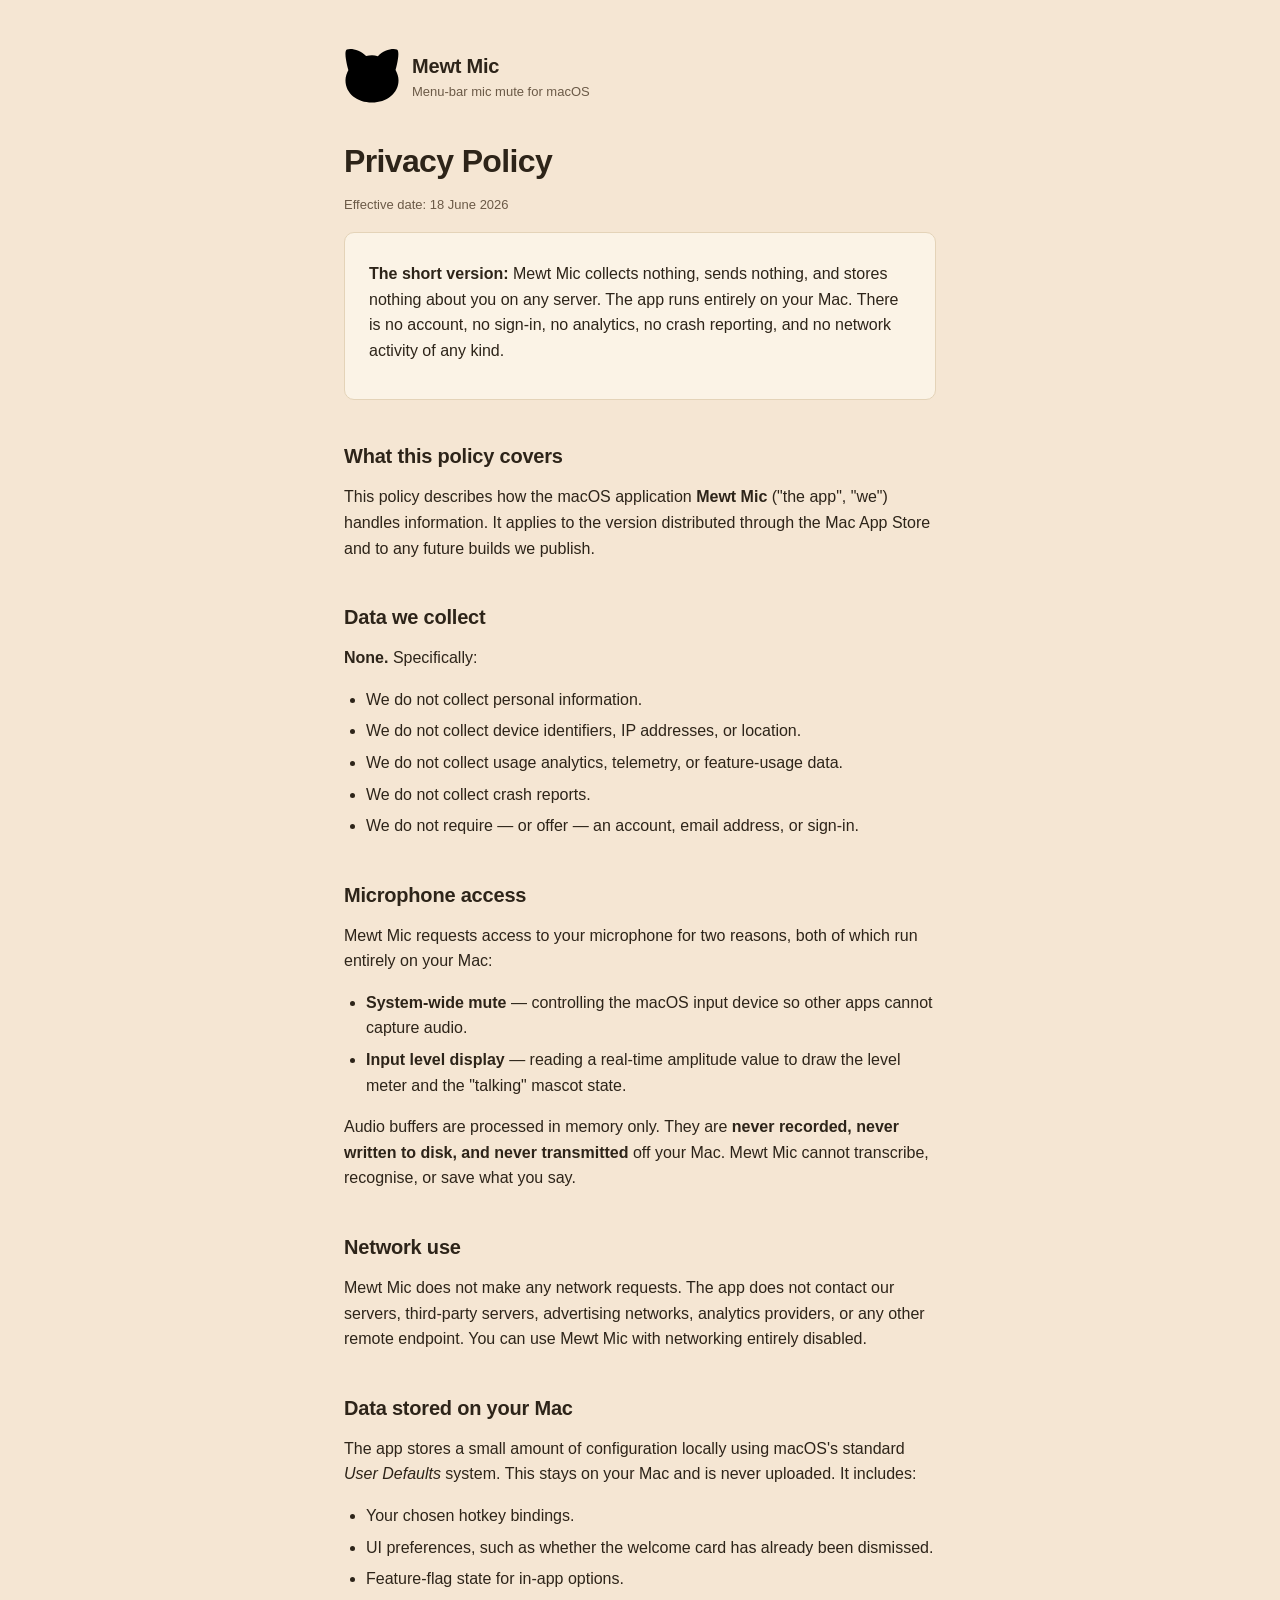
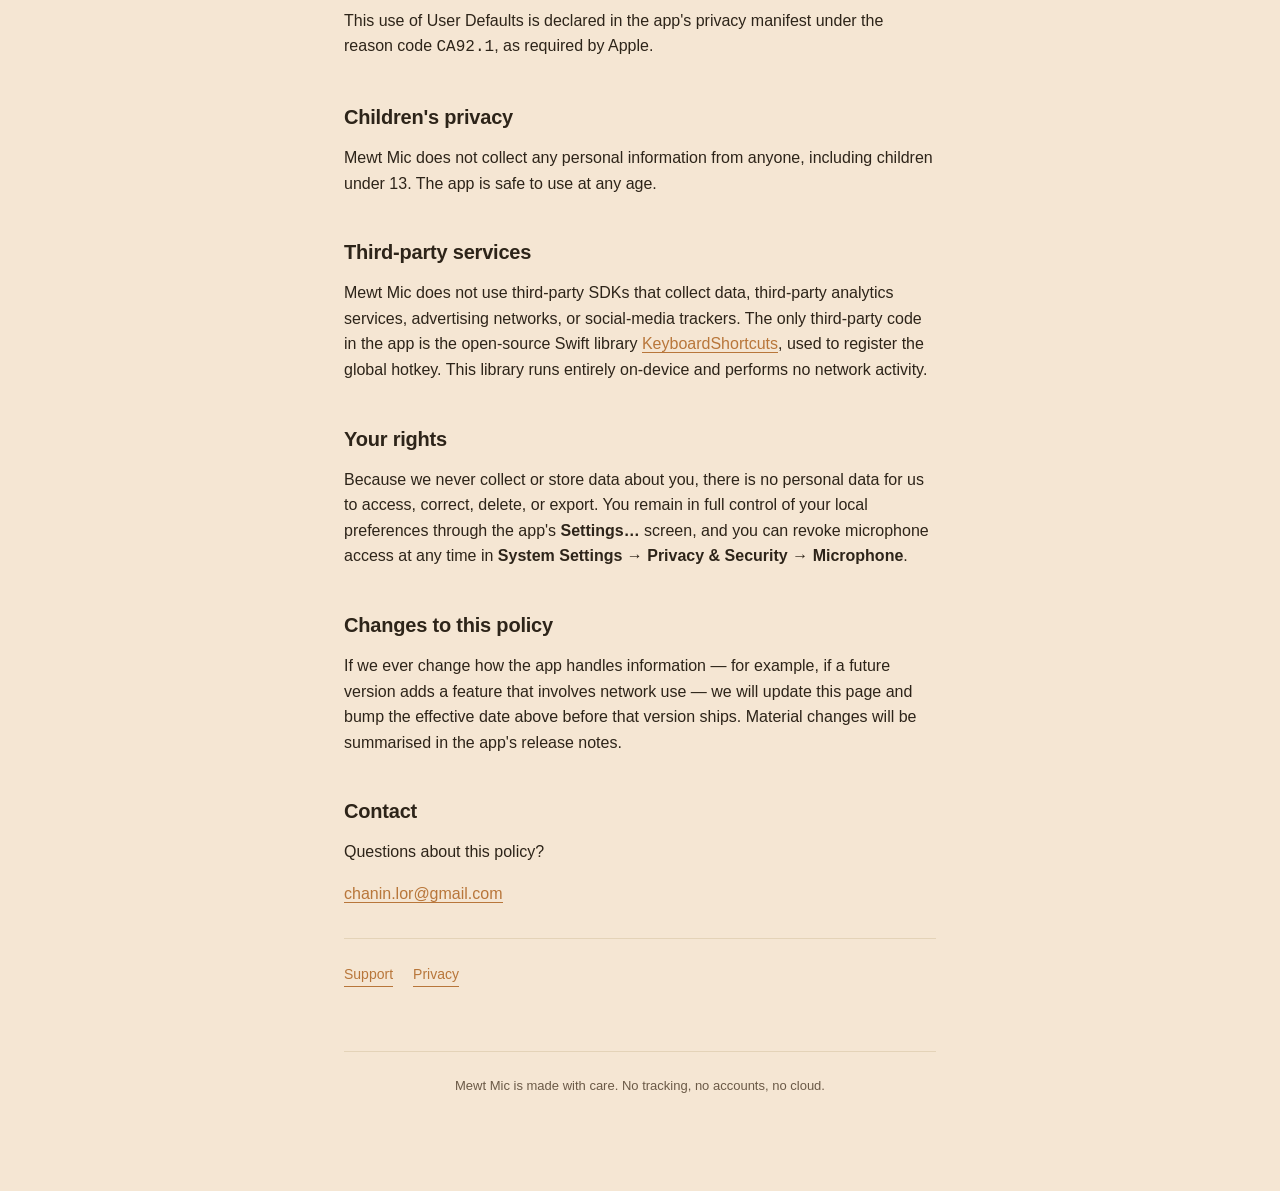
==== site/privacy.html @ 313ced48 "Add support and privacy static site" ====
<!doctype html>
<html lang="en">
  <head>
    <meta charset="utf-8" />
    <meta name="viewport" content="width=device-width, initial-scale=1" />
    <title>Mewt Mic — Privacy Policy</title>
    <meta
      name="description"
      content="Privacy policy for Mewt Mic. No data collection, no tracking, no network requests."
    />
    <link rel="icon" type="image/png" href="cat.svg" />
    <link rel="stylesheet" href="styles.css" />
  </head>
  <body>
    <main>
      <header>
        <img src="cat.svg" alt="Mewt mascot" />
        <div>
          <div class="title">Mewt Mic</div>
          <div class="subtitle">Menu-bar mic mute for macOS</div>
        </div>
      </header>

      <h1>Privacy Policy</h1>
      <p class="meta">Effective date: 18 June 2026</p>

      <div class="card">
        <p>
          <strong>The short version:</strong> Mewt Mic collects nothing, sends
          nothing, and stores nothing about you on any server. The app runs
          entirely on your Mac. There is no account, no sign-in, no analytics,
          no crash reporting, and no network activity of any kind.
        </p>
      </div>

      <h2>What this policy covers</h2>
      <p>
        This policy describes how the macOS application
        <strong>Mewt Mic</strong> ("the app", "we") handles information. It
        applies to the version distributed through the Mac App Store and to any
        future builds we publish.
      </p>

      <h2>Data we collect</h2>
      <p><strong>None.</strong> Specifically:</p>
      <ul>
        <li>We do not collect personal information.</li>
        <li>
          We do not collect device identifiers, IP addresses, or location.
        </li>
        <li>
          We do not collect usage analytics, telemetry, or feature-usage data.
        </li>
        <li>We do not collect crash reports.</li>
        <li>
          We do not require — or offer — an account, email address, or sign-in.
        </li>
      </ul>

      <h2>Microphone access</h2>
      <p>
        Mewt Mic requests access to your microphone for two reasons, both of
        which run entirely on your Mac:
      </p>
      <ul>
        <li>
          <strong>System-wide mute</strong> — controlling the macOS input device
          so other apps cannot capture audio.
        </li>
        <li>
          <strong>Input level display</strong> — reading a real-time amplitude
          value to draw the level meter and the "talking" mascot state.
        </li>
      </ul>
      <p>
        Audio buffers are processed in memory only. They are
        <strong
          >never recorded, never written to disk, and never transmitted</strong
        >
        off your Mac. Mewt Mic cannot transcribe, recognise, or save what you
        say.
      </p>

      <h2>Network use</h2>
      <p>
        Mewt Mic does not make any network requests. The app does not contact
        our servers, third-party servers, advertising networks, analytics
        providers, or any other remote endpoint. You can use Mewt Mic with
        networking entirely disabled.
      </p>

      <h2>Data stored on your Mac</h2>
      <p>
        The app stores a small amount of configuration locally using macOS's
        standard <em>User Defaults</em> system. This stays on your Mac and is
        never uploaded. It includes:
      </p>
      <ul>
        <li>Your chosen hotkey bindings.</li>
        <li>
          UI preferences, such as whether the welcome card has already been
          dismissed.
        </li>
        <li>Feature-flag state for in-app options.</li>
      </ul>
      <p>
        This use of User Defaults is declared in the app's privacy manifest
        under the reason code <code>CA92.1</code>, as required by Apple.
      </p>

      <h2>Children's privacy</h2>
      <p>
        Mewt Mic does not collect any personal information from anyone,
        including children under 13. The app is safe to use at any age.
      </p>

      <h2>Third-party services</h2>
      <p>
        Mewt Mic does not use third-party SDKs that collect data, third-party
        analytics services, advertising networks, or social-media trackers. The
        only third-party code in the app is the open-source Swift library
        <a
          href="https://github.com/sindresorhus/KeyboardShortcuts"
          rel="noopener"
          >KeyboardShortcuts</a
        >, used to register the global hotkey. This library runs entirely
        on-device and performs no network activity.
      </p>

      <h2>Your rights</h2>
      <p>
        Because we never collect or store data about you, there is no personal
        data for us to access, correct, delete, or export. You remain in full
        control of your local preferences through the app's
        <strong>Settings…</strong> screen, and you can revoke microphone access
        at any time in
        <strong>System Settings → Privacy &amp; Security → Microphone</strong>.
      </p>

      <h2>Changes to this policy</h2>
      <p>
        If we ever change how the app handles information — for example, if a
        future version adds a feature that involves network use — we will update
        this page and bump the effective date above before that version ships.
        Material changes will be summarised in the app's release notes.
      </p>

      <h2>Contact</h2>
      <p>Questions about this policy?</p>
      <p>
        <a href="mailto:chanin.lor@gmail.com">chanin.lor@gmail.com</a>
      </p>

      <nav>
        <a href="index.html">Support</a>
        <a href="privacy.html">Privacy</a>
      </nav>

      <footer>
        Mewt Mic is made with care. No tracking, no accounts, no cloud.
      </footer>
    </main>
  </body>
</html>
---- site/styles.css ----
:root {
  --bg: #f5e6d3;
  --surface: #fbf3e6;
  --ink: #2d2419;
  --ink-muted: #6b5a47;
  --accent: #b8763a;
  --border: #e4d3b8;
}

* {
  box-sizing: border-box;
}

html,
body {
  margin: 0;
  padding: 0;
  background: var(--bg);
  color: var(--ink);
  font-family:
    -apple-system, BlinkMacSystemFont, "SF Pro Text", "Helvetica Neue",
    sans-serif;
  font-size: 16px;
  line-height: 1.6;
  -webkit-font-smoothing: antialiased;
}

main {
  max-width: 640px;
  margin: 0 auto;
  padding: 48px 24px 96px;
}

header {
  display: flex;
  align-items: center;
  gap: 12px;
  margin-bottom: 8px;
}

header img {
  width: 56px;
  height: 56px;
  image-rendering: pixelated;
}

header .title {
  font-size: 20px;
  font-weight: 600;
  letter-spacing: -0.01em;
}

header .subtitle {
  font-size: 13px;
  color: var(--ink-muted);
}

h1 {
  font-size: 32px;
  font-weight: 700;
  letter-spacing: -0.02em;
  margin: 32px 0 8px;
}

h2 {
  font-size: 20px;
  font-weight: 600;
  margin: 40px 0 12px;
  letter-spacing: -0.01em;
}

h3 {
  font-size: 16px;
  font-weight: 600;
  margin: 24px 0 4px;
}

p,
ul,
ol {
  margin: 8px 0 16px;
}

ul,
ol {
  padding-left: 22px;
}

li {
  margin-bottom: 6px;
}

a {
  color: var(--accent);
  text-decoration: none;
  border-bottom: 1px solid currentColor;
}

a:hover {
  color: var(--ink);
}

kbd {
  background: var(--surface);
  border: 1px solid var(--border);
  border-radius: 4px;
  padding: 1px 6px;
  font-family: "SF Mono", Menlo, Monaco, monospace;
  font-size: 13px;
  color: var(--ink);
}

.card {
  background: var(--surface);
  border: 1px solid var(--border);
  border-radius: 10px;
  padding: 20px 24px;
  margin: 16px 0;
}

.meta {
  font-size: 13px;
  color: var(--ink-muted);
  margin-top: 4px;
}

nav {
  display: flex;
  gap: 20px;
  margin-top: 32px;
  padding-top: 24px;
  border-top: 1px solid var(--border);
  font-size: 14px;
}

footer {
  margin-top: 64px;
  padding-top: 24px;
  border-top: 1px solid var(--border);
  font-size: 13px;
  color: var(--ink-muted);
  text-align: center;
}
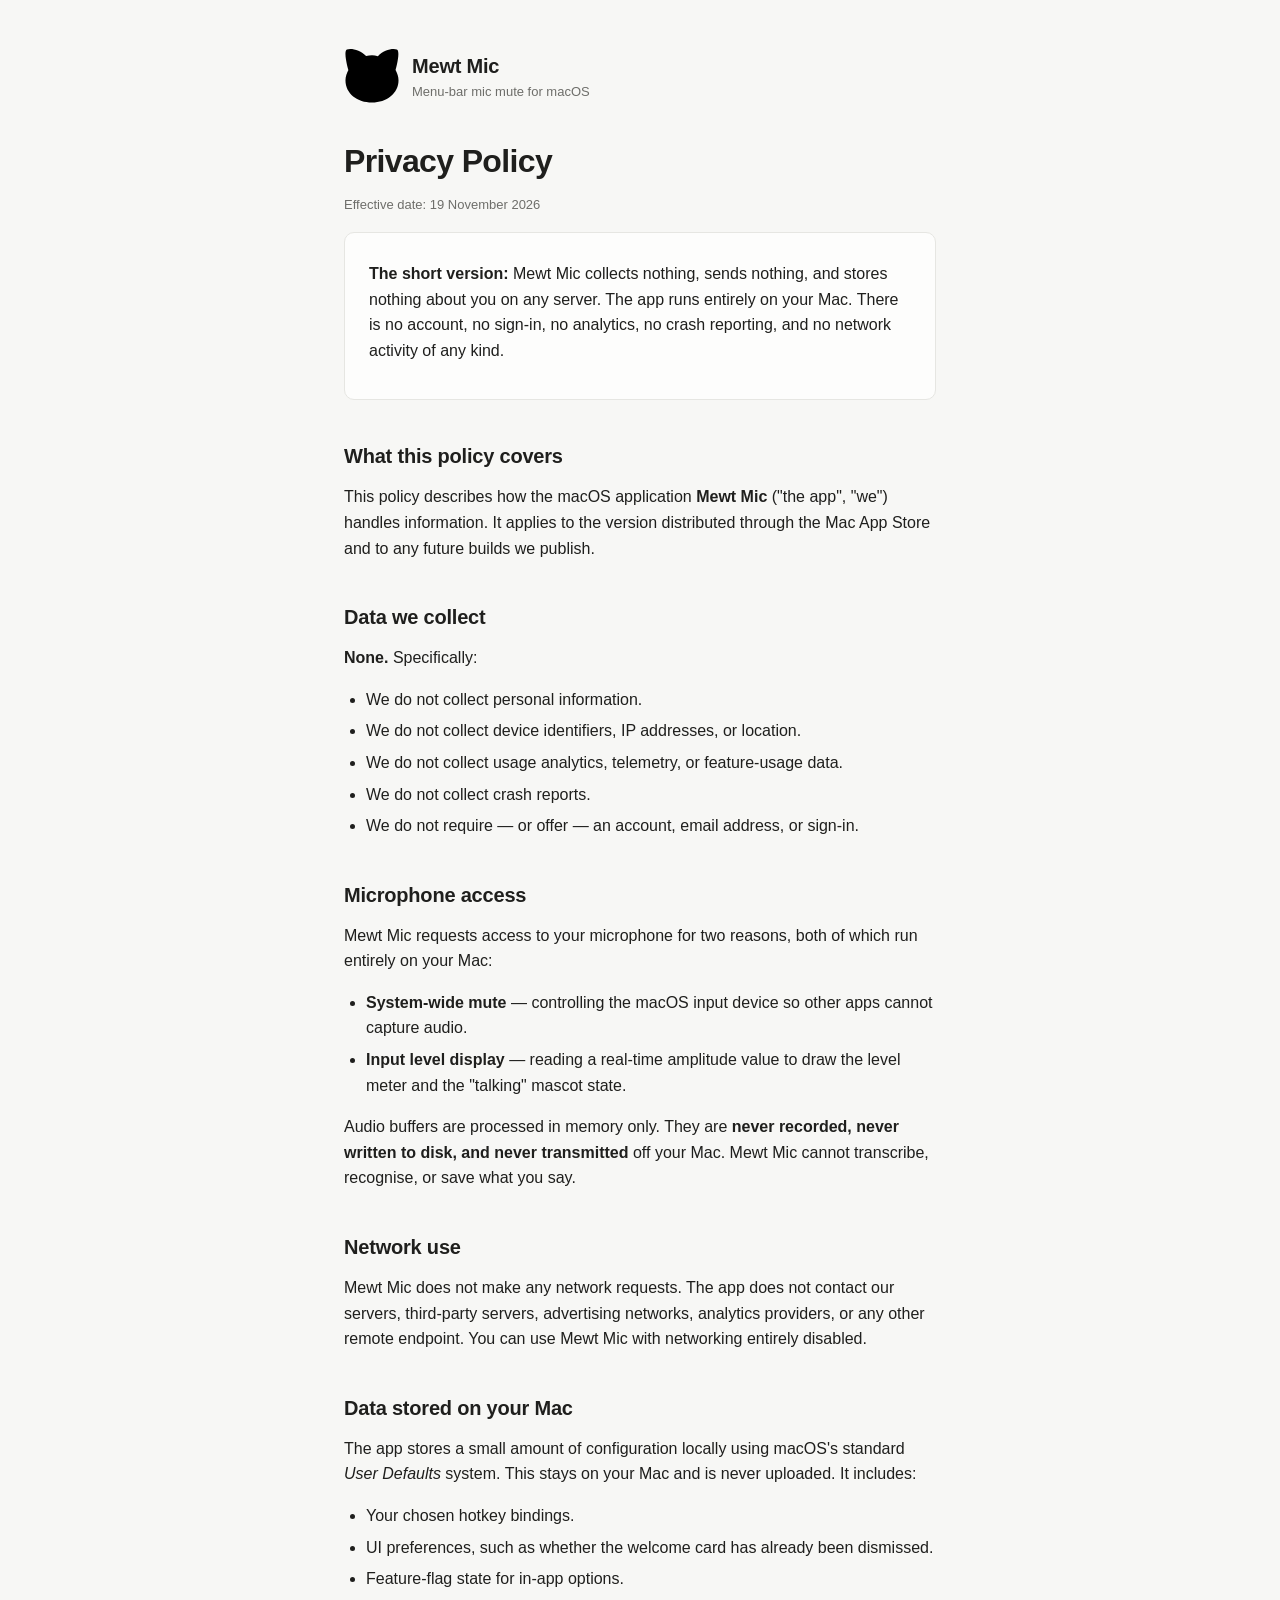
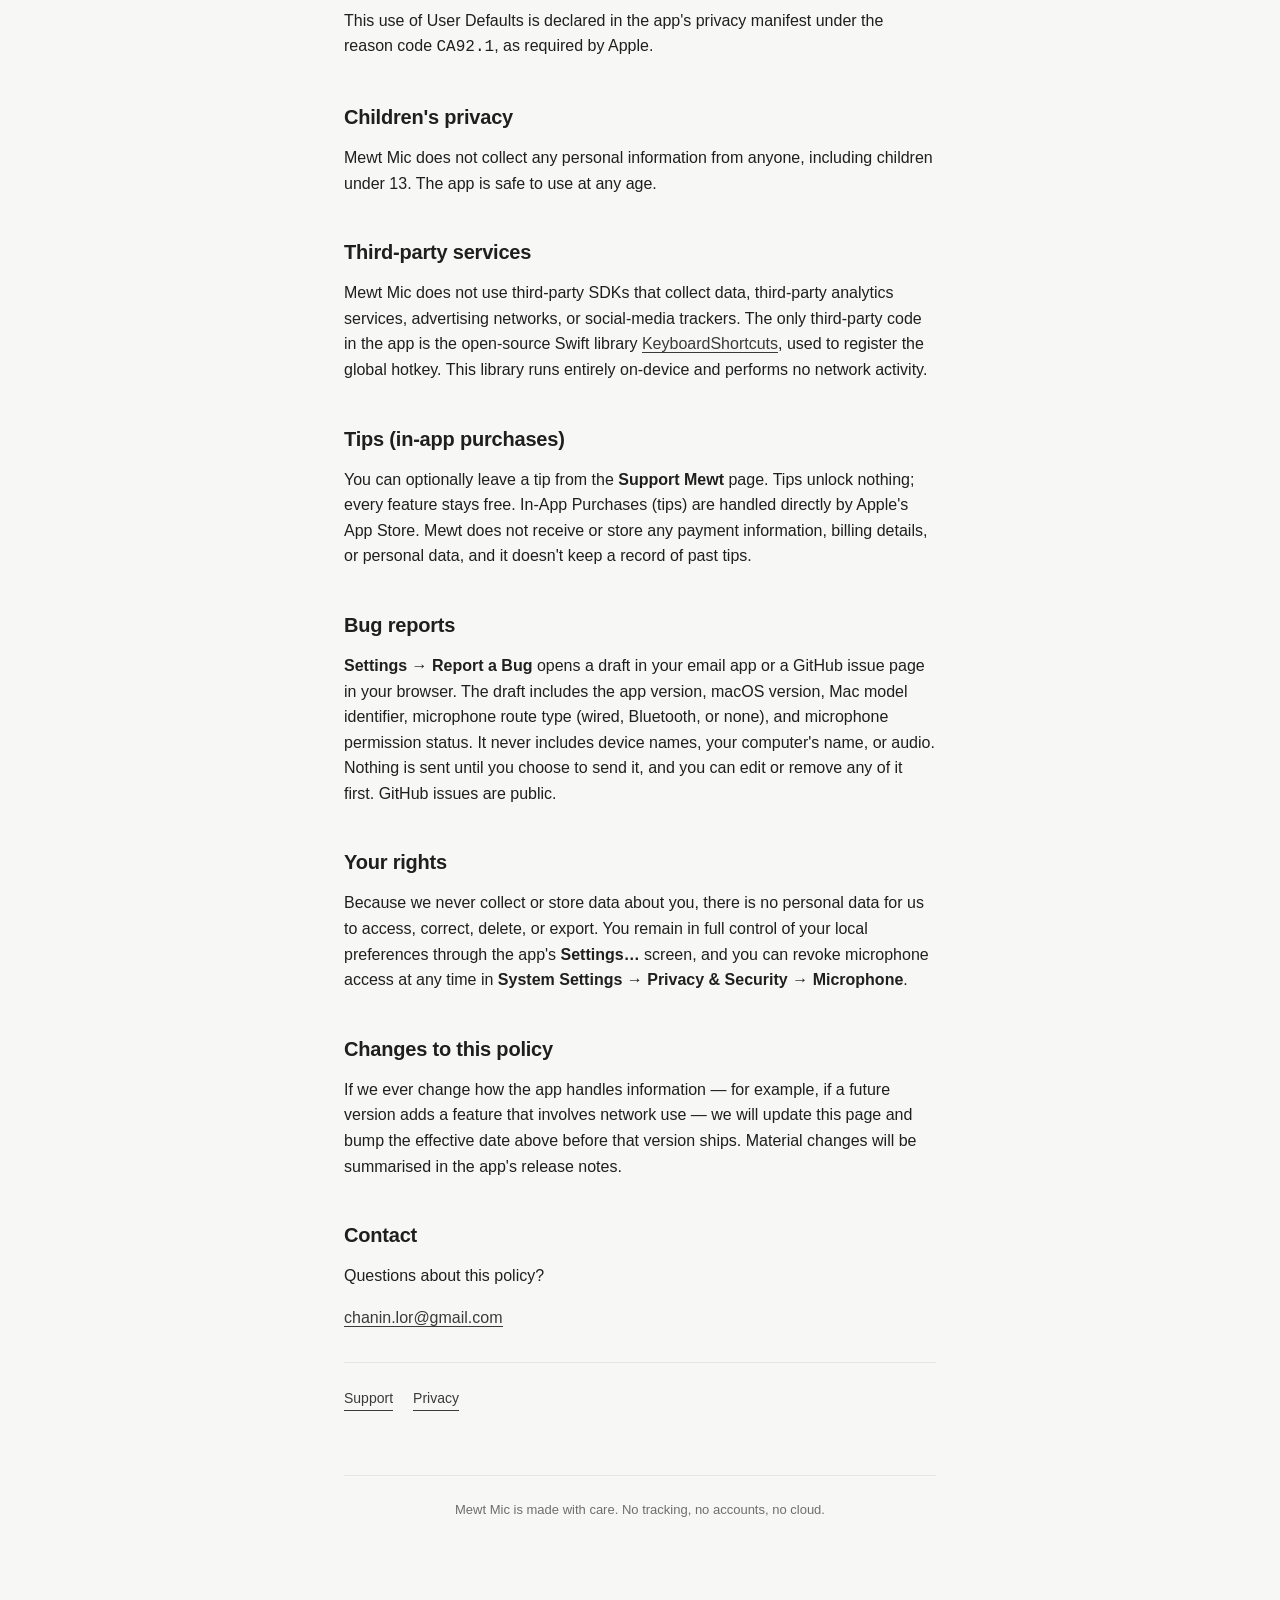
==== commit 69e6d055: "Report a Bug: sanitized diagnostics via mail draft or GitHub form AppDiagnostics builds app/OS versi" ====
--- a/site/privacy.html
+++ b/site/privacy.html
@@ -22,7 +22,7 @@
       </header>
 
       <h1>Privacy Policy</h1>
-      <p class="meta">Effective date: 18 June 2026</p>
+      <p class="meta">Effective date: 19 November 2026</p>
 
       <div class="card">
         <p>
@@ -127,6 +127,26 @@
         on-device and performs no network activity.
       </p>
 
+      <h2>Tips (in-app purchases)</h2>
+      <p>
+        You can optionally leave a tip from the <strong>Support Mewt</strong>
+        page. Tips unlock nothing; every feature stays free. In-App Purchases
+        (tips) are handled directly by Apple's App Store. Mewt does not
+        receive or store any payment information, billing details, or personal
+        data, and it doesn't keep a record of past tips.
+      </p>
+
+      <h2>Bug reports</h2>
+      <p>
+        <strong>Settings → Report a Bug</strong> opens a draft in your email
+        app or a GitHub issue page in your browser. The draft includes the app
+        version, macOS version, Mac model identifier, microphone route type
+        (wired, Bluetooth, or none), and microphone permission status. It
+        never includes device names, your computer's name, or audio. Nothing
+        is sent until you choose to send it, and you can edit or remove any of
+        it first. GitHub issues are public.
+      </p>
+
       <h2>Your rights</h2>
       <p>
         Because we never collect or store data about you, there is no personal
--- a/site/styles.css
+++ b/site/styles.css
@@ -1,10 +1,10 @@
 :root {
-  --bg: #f5e6d3;
-  --surface: #fbf3e6;
-  --ink: #2d2419;
-  --ink-muted: #6b5a47;
-  --accent: #b8763a;
-  --border: #e4d3b8;
+  --bg: #f7f7f5;
+  --surface: #fdfdfc;
+  --ink: #1f1f1d;
+  --ink-muted: #6e6e6a;
+  --accent: #3a3a38;
+  --border: #e6e6e2;
 }
 
 * {
